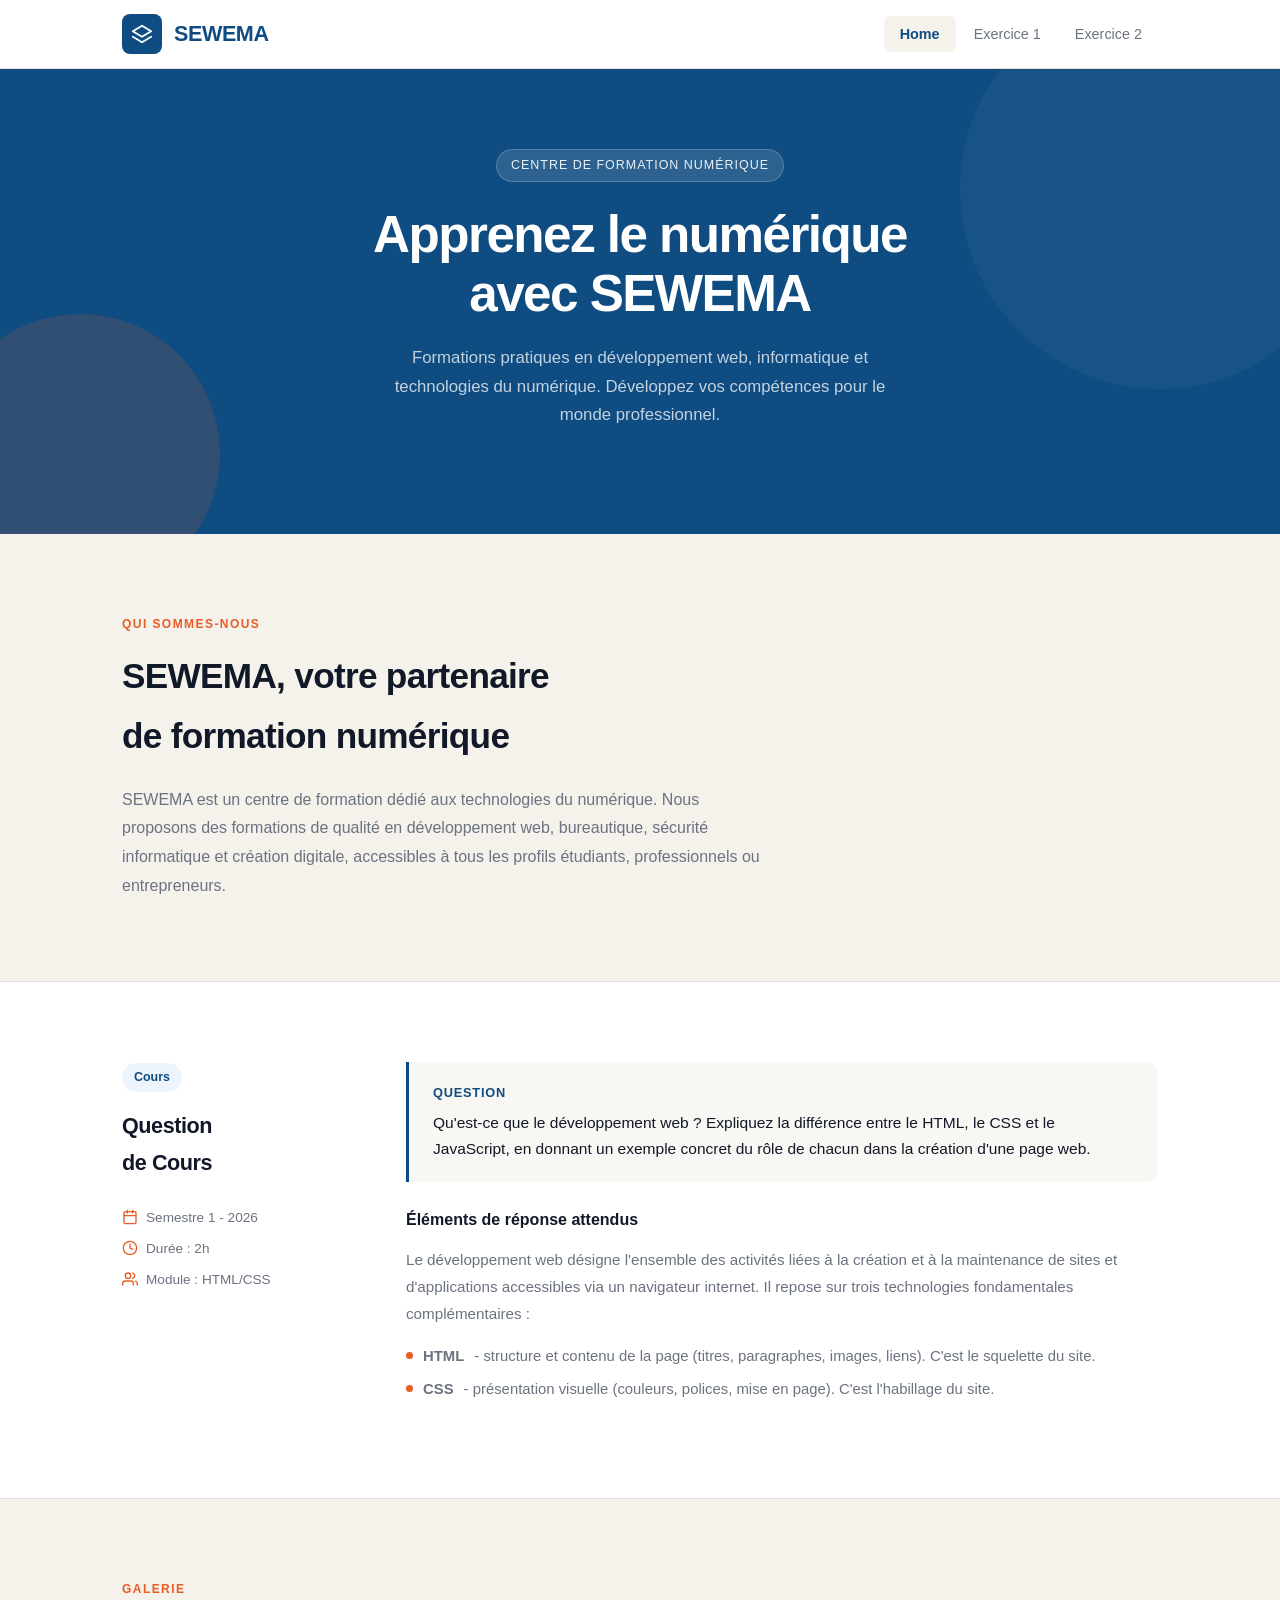
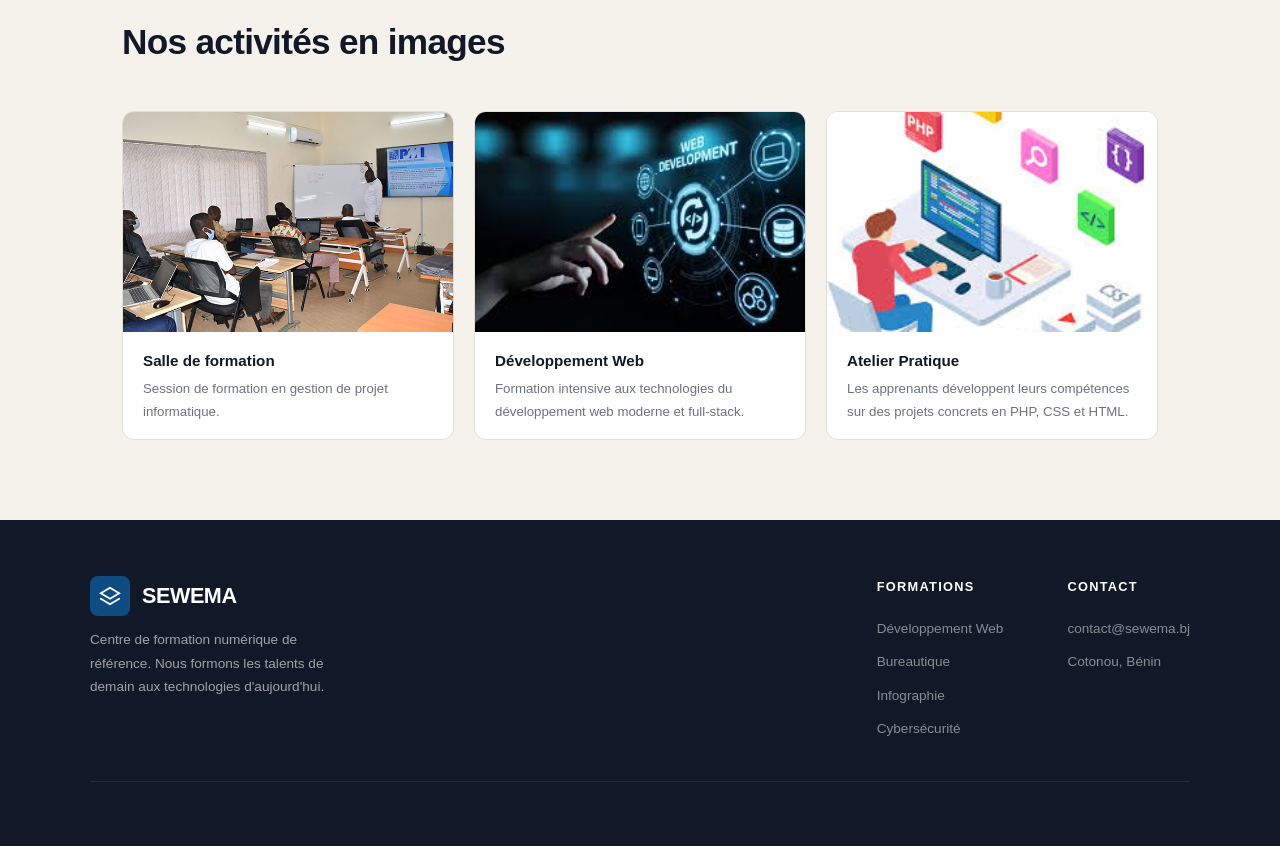
==== index.html @ 504eb029 "premier commit" ====
<!DOCTYPE html>
<html lang="fr">
<head>
  <meta charset="UTF-8" />
  <meta name="viewport" content="width=device-width, initial-scale=1.0" />
  <title>SEWEMA - Centre de Formation</title>
  <link rel="stylesheet" href="style.css" />
</head>
<body>

  <header>
    <div class="header-inner">
      <a href="index.html" class="logo">
        <div class="logo-icon">
          <svg viewBox="0 0 24 24" stroke-linecap="round" stroke-linejoin="round">
            <path d="M12 3L2 9l10 6 10-6-10-6Z"/>
            <path d="M2 15l10 6 10-6"/>
          </svg>
        </div>
        <span class="logo-text">SEWEMA</span>
      </a>
      <nav>
        <a href="index.html" class="active">Home</a>
        <a href="exercice1.html">Exercice 1</a>
        <a href="exercice2.html">Exercice 2</a>
      </nav>
    </div>
  </header>

  <section class="hero">
    <div class="hero-badge">Centre de Formation Numérique</div>
    <h1>Apprenez le numérique<br />avec SEWEMA</h1>
    <p>Formations pratiques en développement web, informatique et technologies du numérique. Développez vos compétences pour le monde professionnel.</p>
    </section>

  <div class="section" id="presentation">
    <div class="presentation-grid">
      <div class="presentation-text">
        <p class="section-label">Qui sommes-nous</p>
        <h2 class="section-title">SEWEMA, votre partenaire<br />de formation numérique</h2>
        <p class="section-body">
          SEWEMA est un centre de formation dédié aux technologies du numérique. Nous proposons des formations de qualité en développement web, bureautique, sécurité informatique et création digitale, accessibles à tous les profils étudiants, professionnels ou entrepreneurs.
        </p>
        
      </div>
     </div>
    </div>
  </div>

  <div class="article-section">
    <div class="article-inner">
      <aside class="article-aside">
        <span class="article-tag">Cours</span>
        <h3 class="section-title">Question<br />de Cours</h3>
        <div class="article-meta">
          <div class="meta-item">
            <svg viewBox="0 0 24 24" stroke-width="2" stroke-linecap="round">
              <rect x="3" y="4" width="18" height="18" rx="2"/>
              <path d="M16 2v4M8 2v4M3 10h18"/>
            </svg>
            Semestre 1 - 2026
          </div>
          <div class="meta-item">
            <svg viewBox="0 0 24 24" stroke-width="2" stroke-linecap="round">
              <circle cx="12" cy="12" r="10"/>
              <path d="M12 6v6l4 2"/>
            </svg>
            Durée : 2h
          </div>
          <div class="meta-item">
            <svg viewBox="0 0 24 24" stroke-width="2" stroke-linecap="round">
              <path d="M17 21v-2a4 4 0 0 0-4-4H5a4 4 0 0 0-4 4v2"/>
              <circle cx="9" cy="7" r="4"/>
              <path d="M23 21v-2a4 4 0 0 0-3-3.87"/>
              <path d="M16 3.13a4 4 0 0 1 0 7.75"/>
            </svg>
            Module : HTML/CSS
          </div>
        </div>
      </aside>

      <div class="article-content">
        <div class="question-block">
          <strong>Question</strong>
          <p>Qu'est-ce que le développement web ? Expliquez la différence entre le HTML, le CSS et le JavaScript, en donnant un exemple concret du rôle de chacun dans la création d'une page web.</p>
        </div>

        <div class="answer-block">
          <h4>Éléments de réponse attendus</h4>
          <p>
            Le développement web désigne l'ensemble des activités liées à la création et à la maintenance de sites et d'applications accessibles via un navigateur internet. Il repose sur trois technologies fondamentales complémentaires :
          </p>
          <ul>
            <li><strong>HTML </strong> - structure et contenu de la page (titres, paragraphes, images, liens). C'est le squelette du site.</li>
            <li><strong>CSS </strong> - présentation visuelle (couleurs, polices, mise en page). C'est l'habillage du site.</li>
          </ul>
             </div>
      </div>
    </div>
  </div>

  <div class="gallery-section">
    <div class="section">
      <p class="section-label">Galerie</p>
      <h2 class="section-title">Nos activités en images</h2>

      <div class="gallery-grid">

        <div class="gallery-card">
          <div class="gallery-img-placeholder" style="background:#dde8f4; color:#0f4c81;">
            <img src="images/image1.jpg" class="gallery-img" alt="Salle de formation"> 
          </div>
          <div class="gallery-card-body">
            <h4>Salle de formation </h4>
            <p>Session de formation en gestion de projet informatique.</p>
          </div>
        </div>

        <div class="gallery-card">
          <div class="gallery-img-placeholder" style="background:#fde8d8; color:#993c1d;">
            <img src="images/image2.jpg" class="gallery-img" alt="Développement web">
          </div>
          <div class="gallery-card-body">
            <h4>Développement Web</h4>
            <p>Formation intensive aux technologies du développement web moderne et full-stack.</p>
          </div>
        </div>

        <div class="gallery-card">
          <div class="gallery-img-placeholder" style="background:#e2f4e8; color:#3b6d11;">
            <img src="images/image3.jpg" class="gallery-img" alt="Atelier Pratique">   
          </div>
          <div class="gallery-card-body">
            <h4>Atelier Pratique</h4>
            <p>Les apprenants développent leurs compétences sur des projets concrets en PHP, CSS et HTML.</p>
          </div>
        </div>

      </div>
    </div>
  </div>

  <footer>
    <div class="footer-inner">
      <div class="footer-top">
        <div class="footer-brand">
          <div class="logo">
            <div class="logo-icon">
              <svg viewBox="0 0 24 24" fill="none" stroke="white" stroke-width="2" stroke-linecap="round">
                <path d="M12 3L2 9l10 6 10-6-10-6Z"/>
                <path d="M2 15l10 6 10-6"/>
              </svg>
            </div>
            <span class="logo-text">SEWEMA</span>
          </div>
          <p>Centre de formation numérique de référence. Nous formons les talents de demain aux technologies d'aujourd'hui.</p>
        </div>

        <div class="footer-links">
          <div class="footer-col">
            <h5>Formations</h5>
            <ul>
              <li><a href="#">Développement Web</a></li>
              <li><a href="#">Bureautique</a></li>
              <li><a href="#">Infographie</a></li>
              <li><a href="#">Cybersécurité</a></li>
            </ul>
          </div>
          <div class="footer-col">
            <h5>Contact</h5>
            <ul>
              <li><a href="mailto:contact@sewema.bj">contact@sewema.bj</a></li>
              <li><a href="#">Cotonou, Bénin</a></li>
            </ul>
          </div>
        </div>
      </div>
    </div>
  </footer>

</body>
</html>
---- style.css ----
*, *::before, *::after { box-sizing: border-box; margin: 0; padding: 0; }

    :root {
      --primary:    #0f4c81;
      --accent:     #e85d26;
      --light:      #f5f2ec;
      --dark:       #111827;
      --muted:      #6b7280;
      --border:     #e2ddd6;
      --white:      #ffffff;
      --radius:     10px;
    }

    body {
      font-family: 'DM Sans', sans-serif;
      background: var(--light);
      color: var(--dark);
      line-height: 1.7;
    }

    /* ─── HEADER ─────────────────────────────────────────── */
    header {
      background: var(--white);
      border-bottom: 1px solid var(--border);
      position: sticky;
      top: 0;
      z-index: 100;
    }

    .header-inner {
      max-width: 1100px;
      margin: 0 auto;
      padding: 0 2rem;
      height: 68px;
      display: flex;
      align-items: center;
      justify-content: space-between;
    }

    .logo {
      display: flex;
      align-items: center;
      gap: 12px;
      text-decoration: none;
    }

    .logo-icon {
      width: 40px;
      height: 40px;
      background: var(--primary);
      border-radius: 8px;
      display: flex;
      align-items: center;
      justify-content: center;
    }

    .logo-icon svg { width: 22px; height: 22px; fill: none; stroke: white; stroke-width: 2; }

    .logo-text {
      font-family: 'Syne', sans-serif;
      font-weight: 800;
      font-size: 1.35rem;
      color: var(--primary);
      letter-spacing: -0.02em;
    }

    .logo-text span {
      color: var(--accent);
    }

    nav {
      display: flex;
      align-items: center;
      gap: 2px;
    }

    nav a {
      font-size: 0.9rem;
      font-weight: 500;
      color: var(--muted);
      text-decoration: none;
      padding: 6px 16px;
      border-radius: 6px;
      transition: background 0.2s, color 0.2s;
    }

    nav a:hover, nav a.active {
      background: var(--light);
      color: var(--primary);
    }

    nav a.active {
      color: var(--primary);
      font-weight: 600;
    }

    /* ─── HERO ────────────────────────────────────────────── */
    .hero {
      background: var(--primary);
      color: white;
      padding: 5rem 2rem 4rem;
      text-align: center;
      position: relative;
      overflow: hidden;
    }

    .hero::before {
      content: '';
      position: absolute;
      top: -80px;
      right: -80px;
      width: 400px;
      height: 400px;
      background: rgba(255,255,255,0.04);
      border-radius: 50%;
    }

    .hero::after {
      content: '';
      position: absolute;
      bottom: -60px;
      left: -60px;
      width: 280px;
      height: 280px;
      background: rgba(232,93,38,0.15);
      border-radius: 50%;
    }

    .hero-badge {
      display: inline-block;
      background: rgba(255,255,255,0.12);
      border: 1px solid rgba(255,255,255,0.2);
      color: rgba(255,255,255,0.9);
      font-size: 0.78rem;
      font-weight: 500;
      letter-spacing: 0.08em;
      text-transform: uppercase;
      padding: 5px 14px;
      border-radius: 100px;
      margin-bottom: 1.5rem;
    }

    .hero h1 {
      font-family: 'Syne', sans-serif;
      font-weight: 800;
      font-size: clamp(2rem, 5vw, 3.2rem);
      line-height: 1.15;
      letter-spacing: -0.03em;
      margin-bottom: 1.25rem;
      position: relative;
      z-index: 1;
    }

    .hero h1 span { color: #f4a261; }

    .hero p {
      font-size: 1.05rem;
      color: rgba(255,255,255,0.75);
      max-width: 520px;
      margin: 0 auto 2.5rem;
      position: relative;
      z-index: 1;
    }

    .hero-cta {
      display: inline-flex;
      align-items: center;
      gap: 8px;
      background: var(--accent);
      color: white;
      font-weight: 600;
      font-size: 0.9rem;
      padding: 12px 28px;
      border-radius: var(--radius);
      text-decoration: none;
      transition: transform 0.2s, opacity 0.2s;
      position: relative;
      z-index: 1;
    }

    .hero-cta:hover { opacity: 0.9; transform: translateY(-1px); }

    /* ─── SECTION PRÉSENTATION ────────────────────────────── */
    .section {
      max-width: 1100px;
      margin: 0 auto;
      padding: 5rem 2rem;
    }

    .section-label {
      font-size: 0.75rem;
      font-weight: 600;
      letter-spacing: 0.12em;
      text-transform: uppercase;
      color: var(--accent);
      margin-bottom: 0.75rem;
    }

    .section-title {
      font-family: 'Syne', sans-serif;
      font-weight: 700;
      font-size: clamp(1.5rem, 3vw, 2.2rem);
      letter-spacing: -0.02em;
      color: var(--dark);
      margin-bottom: 1.25rem;
    }

    .section-body {
      font-size: 1rem;
      color: var(--muted);
      max-width: 640px;
      line-height: 1.8;
    }

    /* présentation 2 colonnes */
    .presentation-grid {
      display: flex;
      gap: 4rem;
      align-items: center;
    }

    .presentation-text { flex: 1; }

    .stats-grid {
      flex: 0 0 auto;
      display: flex;
      flex-direction: column;
      gap: 1.25rem;
    }

    .stat-card {
      background: var(--white);
      border: 1px solid var(--border);
      border-radius: var(--radius);
      padding: 1.25rem 1.75rem;
      text-align: center;
      min-width: 160px;
    }

    .stat-num {
      font-family: 'Syne', sans-serif;
      font-size: 2rem;
      font-weight: 800;
      color: var(--primary);
      line-height: 1;
    }

    .stat-label {
      font-size: 0.82rem;
      color: var(--muted);
      margin-top: 4px;
    }

    /* ─── ARTICLE — QUESTION DE COURS ───────────────────── */
    .article-section {
      background: var(--white);
      border-top: 1px solid var(--border);
      border-bottom: 1px solid var(--border);
    }

    .article-inner {
      max-width: 1100px;
      margin: 0 auto;
      padding: 5rem 2rem;
      display: flex;
      gap: 4rem;
      align-items: flex-start;
    }

    .article-aside {
      flex: 0 0 220px;
    }

    .article-tag {
      display: inline-block;
      background: #eef4fb;
      color: var(--primary);
      font-size: 0.78rem;
      font-weight: 600;
      padding: 4px 12px;
      border-radius: 100px;
      margin-bottom: 1rem;
    }

    .article-aside .section-title { font-size: 1.35rem; }

    .article-meta {
      margin-top: 1.5rem;
      display: flex;
      flex-direction: column;
      gap: 8px;
    }

    .meta-item {
      display: flex;
      align-items: center;
      gap: 8px;
      font-size: 0.85rem;
      color: var(--muted);
    }

    .meta-item svg { width: 16px; height: 16px; stroke: var(--accent); fill: none; flex-shrink: 0; }

    .article-content { flex: 1; }

    .question-block {
      background: #f9f7f3;
      border-left: 3px solid var(--primary);
      border-radius: 0 var(--radius) var(--radius) 0;
      padding: 1.25rem 1.5rem;
      margin-bottom: 1.5rem;
    }

    .question-block strong {
      display: block;
      font-size: 0.8rem;
      font-weight: 600;
      letter-spacing: 0.06em;
      text-transform: uppercase;
      color: var(--primary);
      margin-bottom: 6px;
    }

    .question-block p {
      font-size: 0.97rem;
      color: var(--dark);
    }

    .answer-block {
      margin-top: 1.5rem;
    }

    .answer-block h4 {
      font-family: 'Syne', sans-serif;
      font-size: 1rem;
      font-weight: 700;
      color: var(--dark);
      margin-bottom: 0.75rem;
    }

    .answer-block p {
      font-size: 0.95rem;
      color: var(--muted);
      line-height: 1.8;
      margin-bottom: 1rem;
    }

    .answer-block ul {
      list-style: none;
      display: flex;
      flex-direction: column;
      gap: 8px;
      margin-bottom: 1rem;
    }

    .answer-block ul li {
      display: flex;
      align-items: flex-start;
      gap: 10px;
      font-size: 0.93rem;
      color: var(--muted);
    }

    .answer-block ul li::before {
      content: '';
      width: 7px;
      height: 7px;
      background: var(--accent);
      border-radius: 50%;
      flex-shrink: 0;
      margin-top: 8px;
    }

    /* ─── GALERIE ─────────────────────────────────────────── */
    .gallery-section { background: var(--light); }

    .gallery-grid {
      display: flex;
      gap: 1.25rem;
      margin-top: 2.5rem;
    }

    .gallery-card {
      flex: 1;
      border-radius: 12px;
      overflow: hidden;
      background: var(--white);
      border: 1px solid var(--border);
      transition: transform 0.25s;
    }

    .gallery-card:hover { transform: translateY(-4px); }

    .gallery-img {
      width: 100%;
      height: 220px;
      object-fit: cover;
      display: block;
    }

    .gallery-img-placeholder {
      width: 100%;
      height: 220px;
      display: flex;
      align-items: center;
      justify-content: center;
      font-family: 'Syne', sans-serif;
      font-size: 0.85rem;
      font-weight: 600;
      letter-spacing: 0.04em;
    }

    .gallery-card-body {
      padding: 1rem 1.25rem;
    }

    .gallery-card-body h4 {
      font-family: 'Syne', sans-serif;
      font-size: 0.95rem;
      font-weight: 700;
      color: var(--dark);
      margin-bottom: 4px;
    }

    .gallery-card-body p {
      font-size: 0.83rem;
      color: var(--muted);
    }

    /* ─── FOOTER ──────────────────────────────────────────── */
    footer {
      background: var(--dark);
      color: rgba(255,255,255,0.6);
      padding: 3.5rem 2rem 2rem;
    }

    .footer-inner {
      max-width: 1100px;
      margin: 0 auto;
    }

    .footer-top {
      display: flex;
      justify-content: space-between;
      align-items: flex-start;
      gap: 3rem;
      padding-bottom: 2.5rem;
      border-bottom: 1px solid rgba(255,255,255,0.08);
      margin-bottom: 2rem;
    }

    .footer-brand .logo-text { color: white; }
    .footer-brand .logo-text span { color: #f4a261; }
    .footer-brand p {
      font-size: 0.85rem;
      max-width: 260px;
      line-height: 1.7;
      margin-top: 0.75rem;
    }

    .footer-links {
      display: flex;
      gap: 4rem;
    }

    .footer-col h5 {
      font-family: 'Syne', sans-serif;
      font-size: 0.8rem;
      font-weight: 700;
      letter-spacing: 0.1em;
      text-transform: uppercase;
      color: white;
      margin-bottom: 1rem;
    }

    .footer-col ul { list-style: none; display: flex; flex-direction: column; gap: 6px; }

    .footer-col ul li a {
      font-size: 0.85rem;
      color: rgba(255,255,255,0.5);
      text-decoration: none;
      transition: color 0.2s;
    }

    .footer-col ul li a:hover { color: white; }

    .footer-bottom {
      display: flex;
      justify-content: space-between;
      align-items: center;
      font-size: 0.82rem;
    }

    .footer-bottom a {
      color: rgba(255,255,255,0.4);
      text-decoration: none;
    }

    .footer-bottom a:hover { color: white; }

    /* ─── RESPONSIVE ──────────────────────────────────────── */
    @media (max-width: 768px) {
      .presentation-grid,
      .article-inner,
      .footer-top { flex-direction: column; gap: 2rem; }
      .stats-grid { flex-direction: row; flex-wrap: wrap; justify-content: center; }
      .footer-links { gap: 2rem; }
      .gallery-grid { flex-direction: column; }
      nav a { padding: 6px 10px; font-size: 0.82rem; }
    }
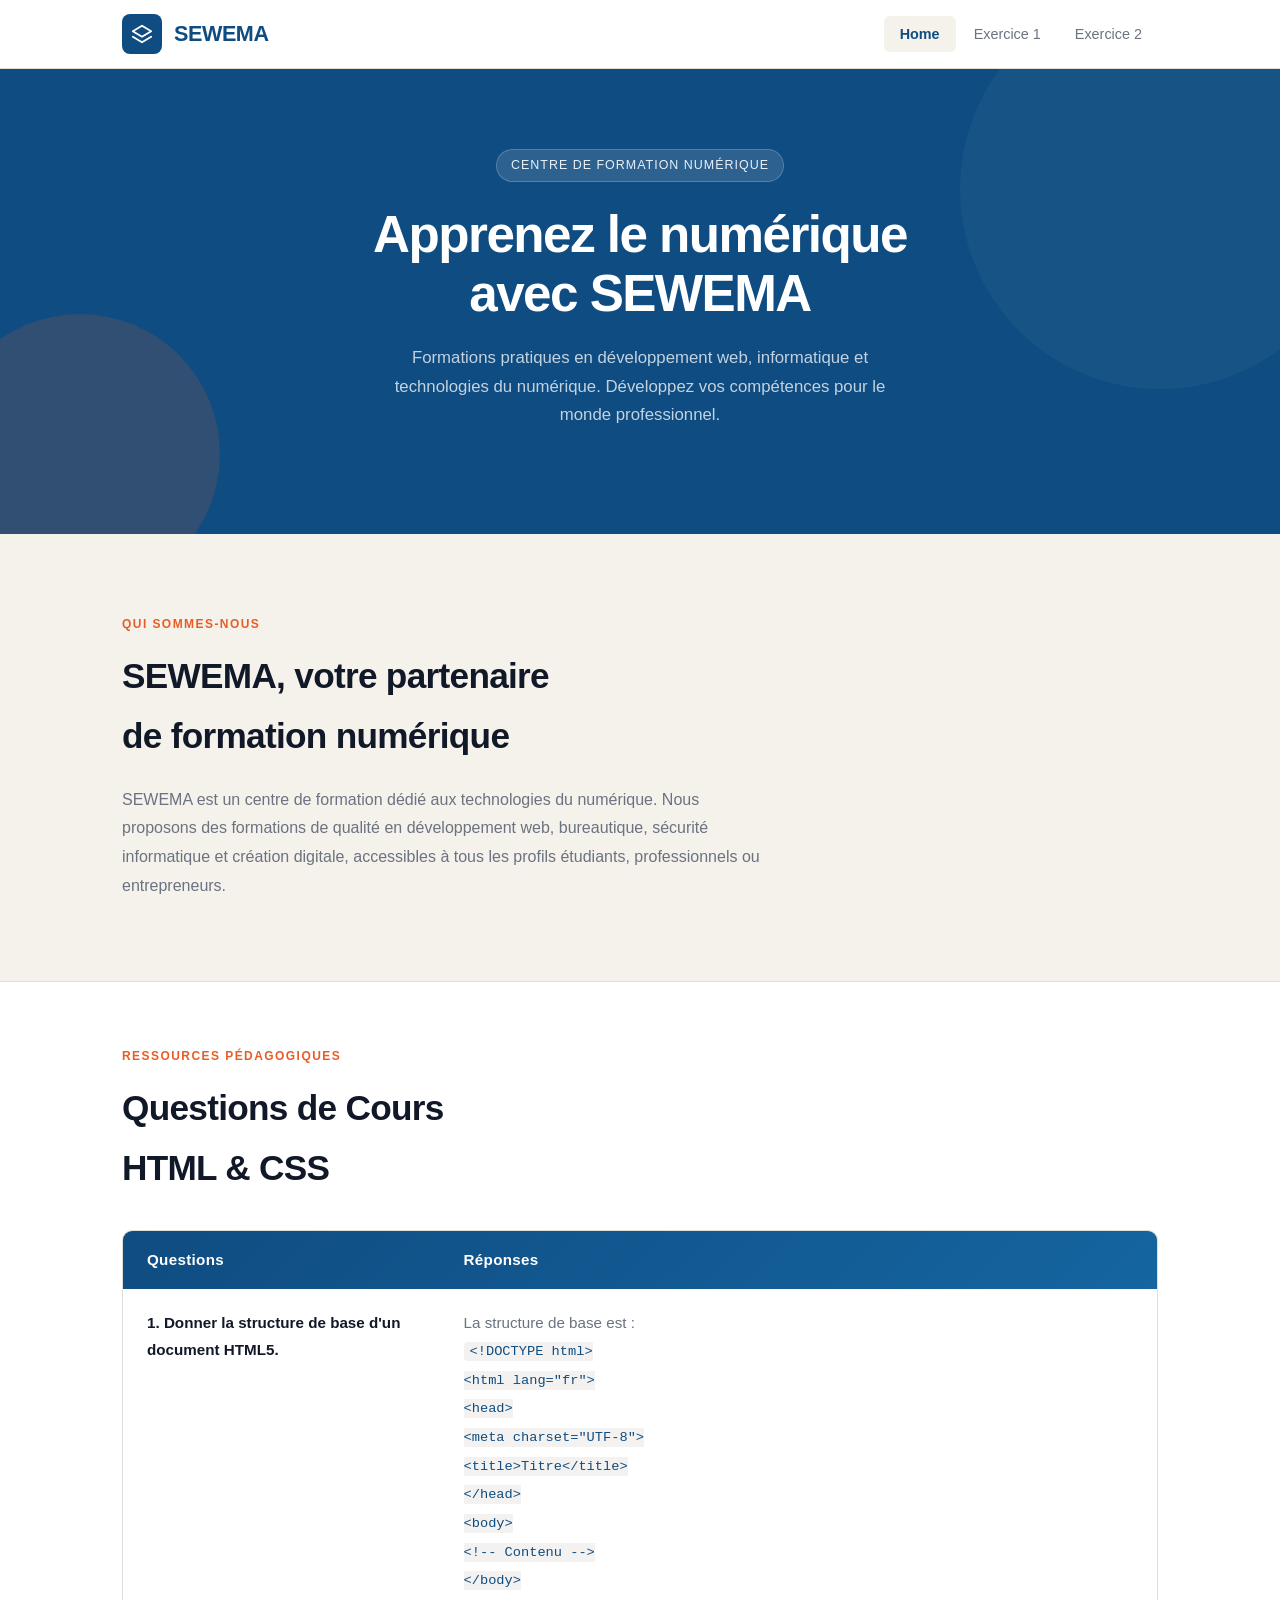
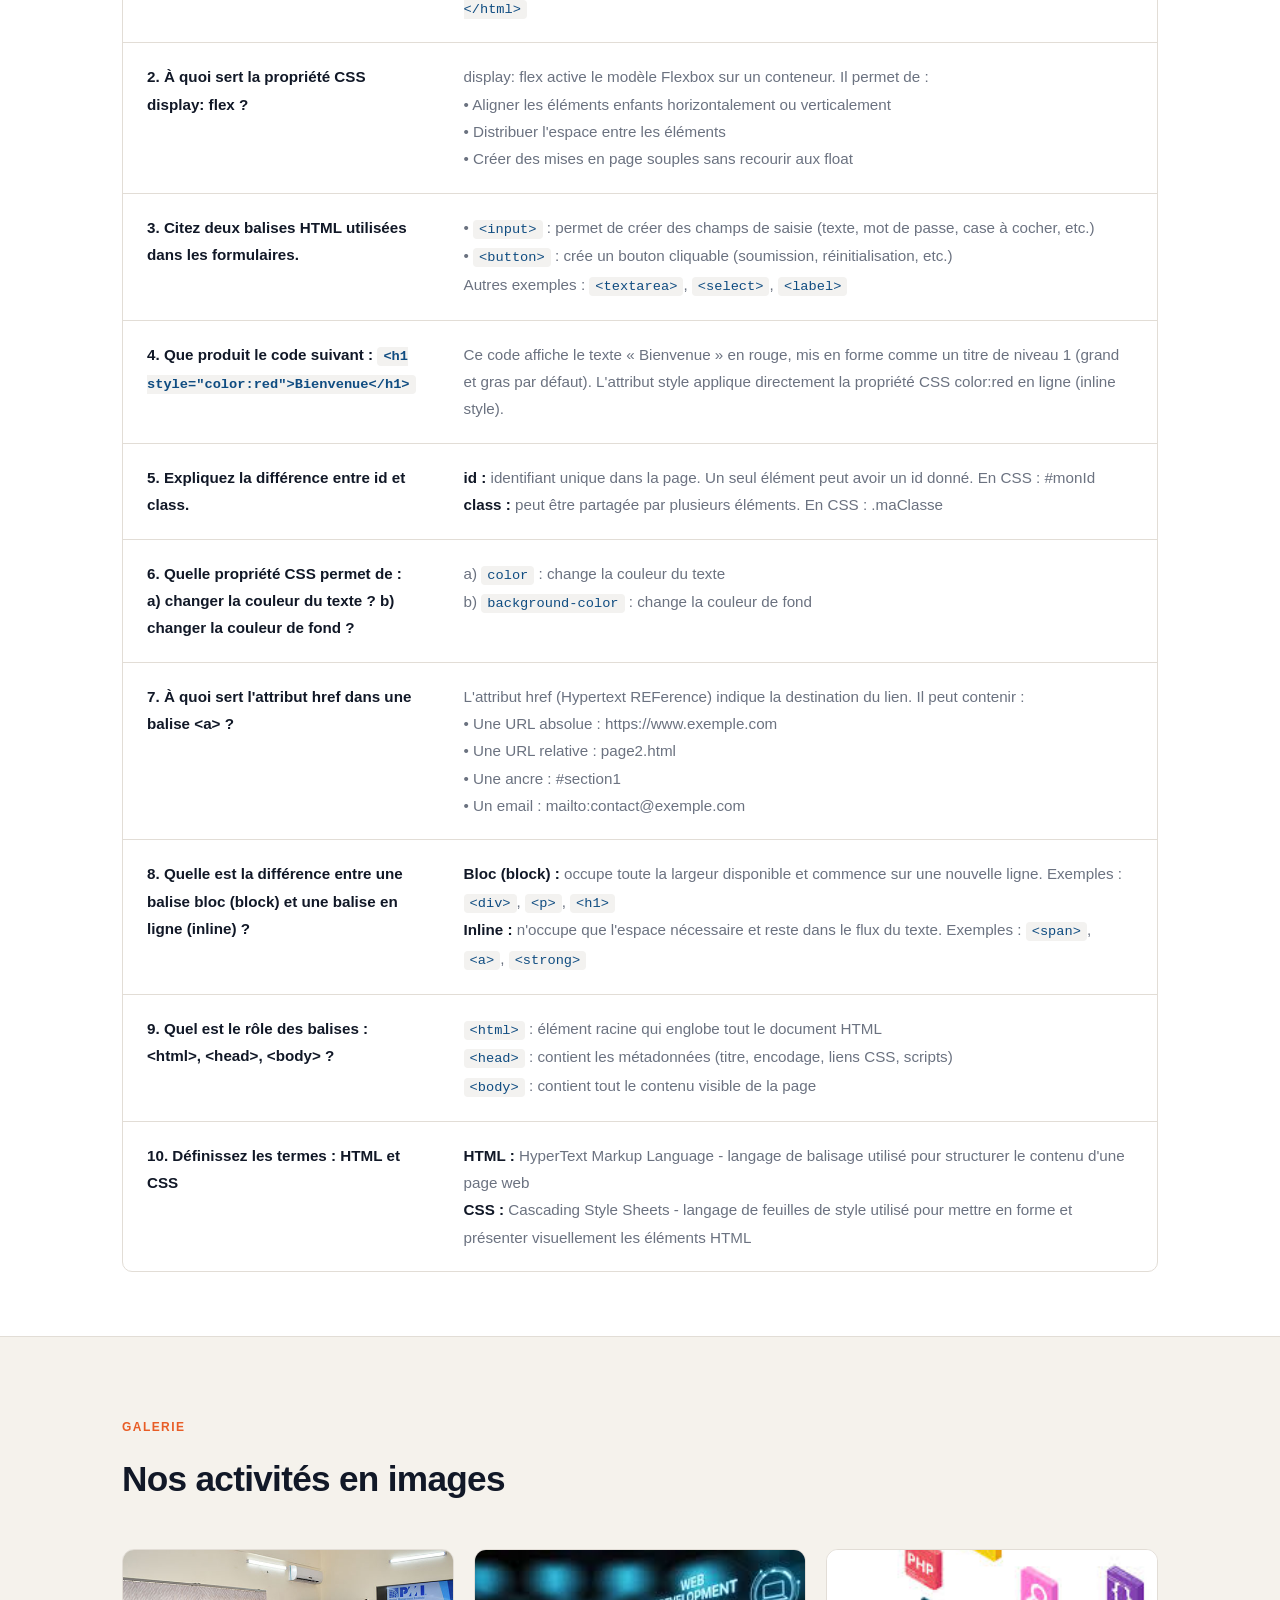
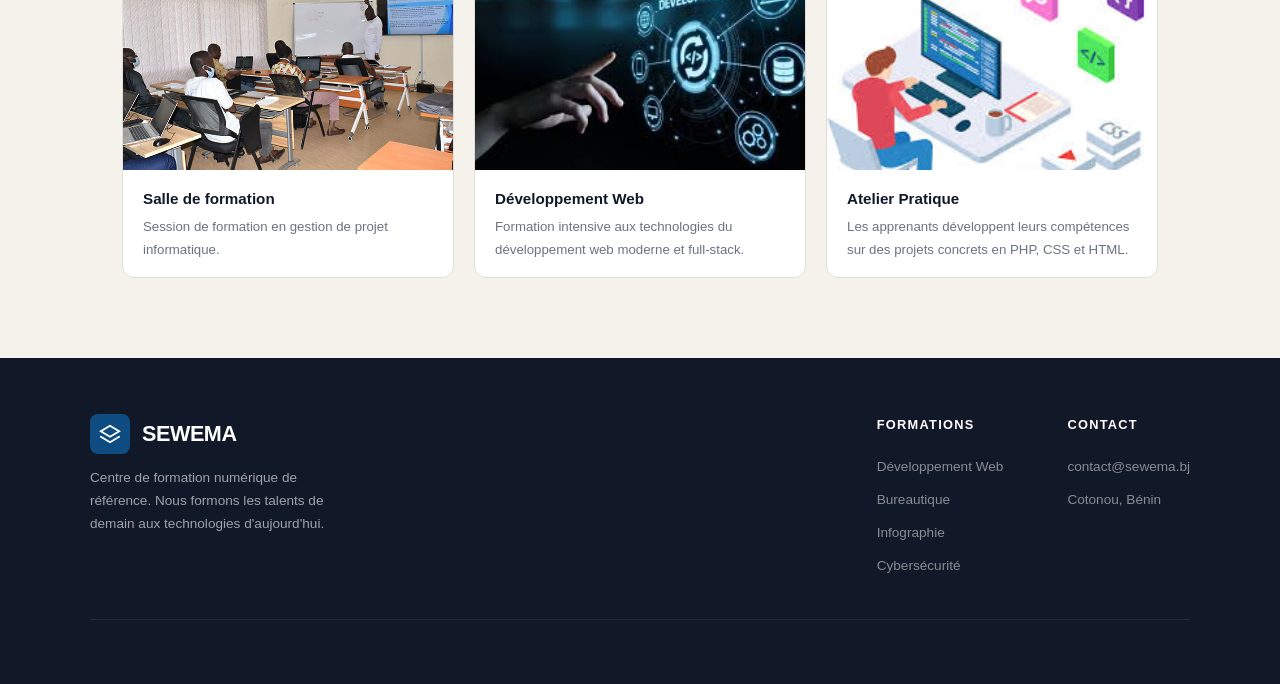
==== commit c804fec9: "Questions" ====
--- a/index.html
+++ b/index.html
@@ -47,54 +47,62 @@
     </div>
   </div>
 
-  <div class="article-section">
-    <div class="article-inner">
-      <aside class="article-aside">
-        <span class="article-tag">Cours</span>
-        <h3 class="section-title">Question<br />de Cours</h3>
-        <div class="article-meta">
-          <div class="meta-item">
-            <svg viewBox="0 0 24 24" stroke-width="2" stroke-linecap="round">
-              <rect x="3" y="4" width="18" height="18" rx="2"/>
-              <path d="M16 2v4M8 2v4M3 10h18"/>
-            </svg>
-            Semestre 1 - 2026
-          </div>
-          <div class="meta-item">
-            <svg viewBox="0 0 24 24" stroke-width="2" stroke-linecap="round">
-              <circle cx="12" cy="12" r="10"/>
-              <path d="M12 6v6l4 2"/>
-            </svg>
-            Durée : 2h
-          </div>
-          <div class="meta-item">
-            <svg viewBox="0 0 24 24" stroke-width="2" stroke-linecap="round">
-              <path d="M17 21v-2a4 4 0 0 0-4-4H5a4 4 0 0 0-4 4v2"/>
-              <circle cx="9" cy="7" r="4"/>
-              <path d="M23 21v-2a4 4 0 0 0-3-3.87"/>
-              <path d="M16 3.13a4 4 0 0 1 0 7.75"/>
-            </svg>
-            Module : HTML/CSS
-          </div>
-        </div>
-      </aside>
-
-      <div class="article-content">
-        <div class="question-block">
-          <strong>Question</strong>
-          <p>Qu'est-ce que le développement web ? Expliquez la différence entre le HTML, le CSS et le JavaScript, en donnant un exemple concret du rôle de chacun dans la création d'une page web.</p>
-        </div>
-
-        <div class="answer-block">
-          <h4>Éléments de réponse attendus</h4>
-          <p>
-            Le développement web désigne l'ensemble des activités liées à la création et à la maintenance de sites et d'applications accessibles via un navigateur internet. Il repose sur trois technologies fondamentales complémentaires :
-          </p>
-          <ul>
-            <li><strong>HTML </strong> - structure et contenu de la page (titres, paragraphes, images, liens). C'est le squelette du site.</li>
-            <li><strong>CSS </strong> - présentation visuelle (couleurs, polices, mise en page). C'est l'habillage du site.</li>
-          </ul>
-             </div>
+  <div class="questions-section">
+    <div class="section">
+      <p class="section-label">Ressources Pédagogiques</p>
+      <h2 class="section-title">Questions de Cours<br />HTML & CSS</h2>
+      
+      <div class="questions-table-wrapper">
+        <table class="questions-table">
+          <thead>
+            <tr>
+              <th>Questions</th>
+              <th>Réponses</th>
+            </tr>
+          </thead>
+          <tbody>
+            <tr>
+              <td><strong>1. Donner la structure de base d'un document HTML5.</strong></td>
+              <td>La structure de base est :<br/><code>&lt;!DOCTYPE html&gt;<br/>&lt;html lang="fr"&gt;<br/>  &lt;head&gt;<br/>    &lt;meta charset="UTF-8"&gt;<br/>    &lt;title&gt;Titre&lt;/title&gt;<br/>  &lt;/head&gt;<br/>  &lt;body&gt;<br/>    &lt;!-- Contenu --&gt;<br/>  &lt;/body&gt;<br/>&lt;/html&gt;</code></td>
+            </tr>
+            <tr>
+              <td><strong>2. À quoi sert la propriété CSS display: flex ?</strong></td>
+              <td>display: flex active le modèle Flexbox sur un conteneur. Il permet de :<br/>• Aligner les éléments enfants horizontalement ou verticalement<br/>• Distribuer l'espace entre les éléments<br/>• Créer des mises en page souples sans recourir aux float</td>
+            </tr>
+            <tr>
+              <td><strong>3. Citez deux balises HTML utilisées dans les formulaires.</strong></td>
+              <td>• <code>&lt;input&gt;</code> : permet de créer des champs de saisie (texte, mot de passe, case à cocher, etc.)<br/>• <code>&lt;button&gt;</code> : crée un bouton cliquable (soumission, réinitialisation, etc.)<br/>Autres exemples : <code>&lt;textarea&gt;</code>, <code>&lt;select&gt;</code>, <code>&lt;label&gt;</code></td>
+            </tr>
+            <tr>
+              <td><strong>4. Que produit le code suivant : <code>&lt;h1 style="color:red"&gt;Bienvenue&lt;/h1&gt;</code></strong></td>
+              <td>Ce code affiche le texte « Bienvenue » en rouge, mis en forme comme un titre de niveau 1 (grand et gras par défaut). L'attribut style applique directement la propriété CSS color:red en ligne (inline style).</td>
+            </tr>
+            <tr>
+              <td><strong>5. Expliquez la différence entre id et class.</strong></td>
+              <td><strong>id :</strong> identifiant unique dans la page. Un seul élément peut avoir un id donné. En CSS : #monId<br/><strong>class :</strong> peut être partagée par plusieurs éléments. En CSS : .maClasse</td>
+            </tr>
+            <tr>
+              <td><strong>6. Quelle propriété CSS permet de : a) changer la couleur du texte ? b) changer la couleur de fond ?</strong></td>
+              <td>a) <code>color</code> : change la couleur du texte<br/>b) <code>background-color</code> : change la couleur de fond</td>
+            </tr>
+            <tr>
+              <td><strong>7. À quoi sert l'attribut href dans une balise &lt;a&gt; ?</strong></td>
+              <td>L'attribut href (Hypertext REFerence) indique la destination du lien. Il peut contenir :<br/>• Une URL absolue : https://www.exemple.com<br/>• Une URL relative : page2.html<br/>• Une ancre : #section1<br/>• Un email : mailto:contact@exemple.com</td>
+            </tr>
+            <tr>
+              <td><strong>8. Quelle est la différence entre une balise bloc (block) et une balise en ligne (inline) ?</strong></td>
+              <td><strong>Bloc (block) :</strong> occupe toute la largeur disponible et commence sur une nouvelle ligne. Exemples : <code>&lt;div&gt;</code>, <code>&lt;p&gt;</code>, <code>&lt;h1&gt;</code><br/><strong>Inline :</strong> n'occupe que l'espace nécessaire et reste dans le flux du texte. Exemples : <code>&lt;span&gt;</code>, <code>&lt;a&gt;</code>, <code>&lt;strong&gt;</code></td>
+            </tr>
+            <tr>
+              <td><strong>9. Quel est le rôle des balises : &lt;html&gt;, &lt;head&gt;, &lt;body&gt; ?</strong></td>
+              <td><code>&lt;html&gt;</code> : élément racine qui englobe tout le document HTML<br/><code>&lt;head&gt;</code> : contient les métadonnées (titre, encodage, liens CSS, scripts)<br/><code>&lt;body&gt;</code> : contient tout le contenu visible de la page</td>
+            </tr>
+            <tr>
+              <td><strong>10. Définissez les termes : HTML et CSS</strong></td>
+              <td><strong>HTML :</strong> HyperText Markup Language - langage de balisage utilisé pour structurer le contenu d'une page web<br/><strong>CSS :</strong> Cascading Style Sheets - langage de feuilles de style utilisé pour mettre en forme et présenter visuellement les éléments HTML</td>
+            </tr>
+          </tbody>
+        </table>
       </div>
     </div>
   </div>
--- a/style.css
+++ b/style.css
@@ -499,6 +499,89 @@
 
     .footer-bottom a:hover { color: white; }
 
+    /* ─── QUESTIONS TABLE ─────────────────────────────────── */
+    .questions-section {
+      background: var(--white);
+      border-top: 1px solid var(--border);
+      border-bottom: 1px solid var(--border);
+    }
+
+    .questions-section .section {
+      max-width: 1100px;
+      margin: 0 auto;
+      padding: 4rem 2rem;
+    }
+
+    .questions-table-wrapper {
+      overflow-x: auto;
+      border: 1px solid var(--border);
+      border-radius: var(--radius);
+      margin-top: 2rem;
+    }
+
+    .questions-table {
+      width: 100%;
+      border-collapse: collapse;
+      font-size: 0.95rem;
+    }
+
+    .questions-table thead {
+      background: linear-gradient(135deg, var(--primary) 0%, #1565a0 100%);
+      color: white;
+    }
+
+    .questions-table thead th {
+      padding: 1rem 1.5rem;
+      text-align: left;
+      font-weight: 600;
+      font-family: 'Syne', sans-serif;
+      letter-spacing: 0.02em;
+    }
+
+    .questions-table tbody tr {
+      border-bottom: 1px solid var(--border);
+      transition: background-color 0.2s;
+    }
+
+    .questions-table tbody tr:hover {
+      background-color: #f9f7f4;
+    }
+
+    .questions-table tbody tr:last-child {
+      border-bottom: none;
+    }
+
+    .questions-table td {
+      padding: 1.25rem 1.5rem;
+      vertical-align: top;
+      line-height: 1.8;
+    }
+
+    .questions-table td:first-child {
+      width: 30%;
+      font-weight: 500;
+      color: var(--primary);
+    }
+
+    .questions-table td:last-child {
+      width: 70%;
+      color: var(--muted);
+    }
+
+    .questions-table code {
+      background: #f3f2f0;
+      color: var(--primary);
+      padding: 2px 6px;
+      border-radius: 4px;
+      font-family: 'Monaco', 'Courier New', monospace;
+      font-size: 0.9em;
+    }
+
+    .questions-table strong {
+      color: var(--dark);
+      font-weight: 600;
+    }
+
     /* ─── RESPONSIVE ──────────────────────────────────────── */
     @media (max-width: 768px) {
       .presentation-grid,
@@ -508,5 +591,24 @@
       .footer-links { gap: 2rem; }
       .gallery-grid { flex-direction: column; }
       nav a { padding: 6px 10px; font-size: 0.82rem; }
+
+      .questions-table td:first-child {
+        width: 40%;
+        font-size: 0.85rem;
+      }
+
+      .questions-table td:last-child {
+        width: 60%;
+        font-size: 0.85rem;
+      }
+
+      .questions-table td {
+        padding: 1rem;
+      }
+
+      .questions-table thead th {
+        padding: 0.75rem 1rem;
+        font-size: 0.9rem;
+      }
     }
   
